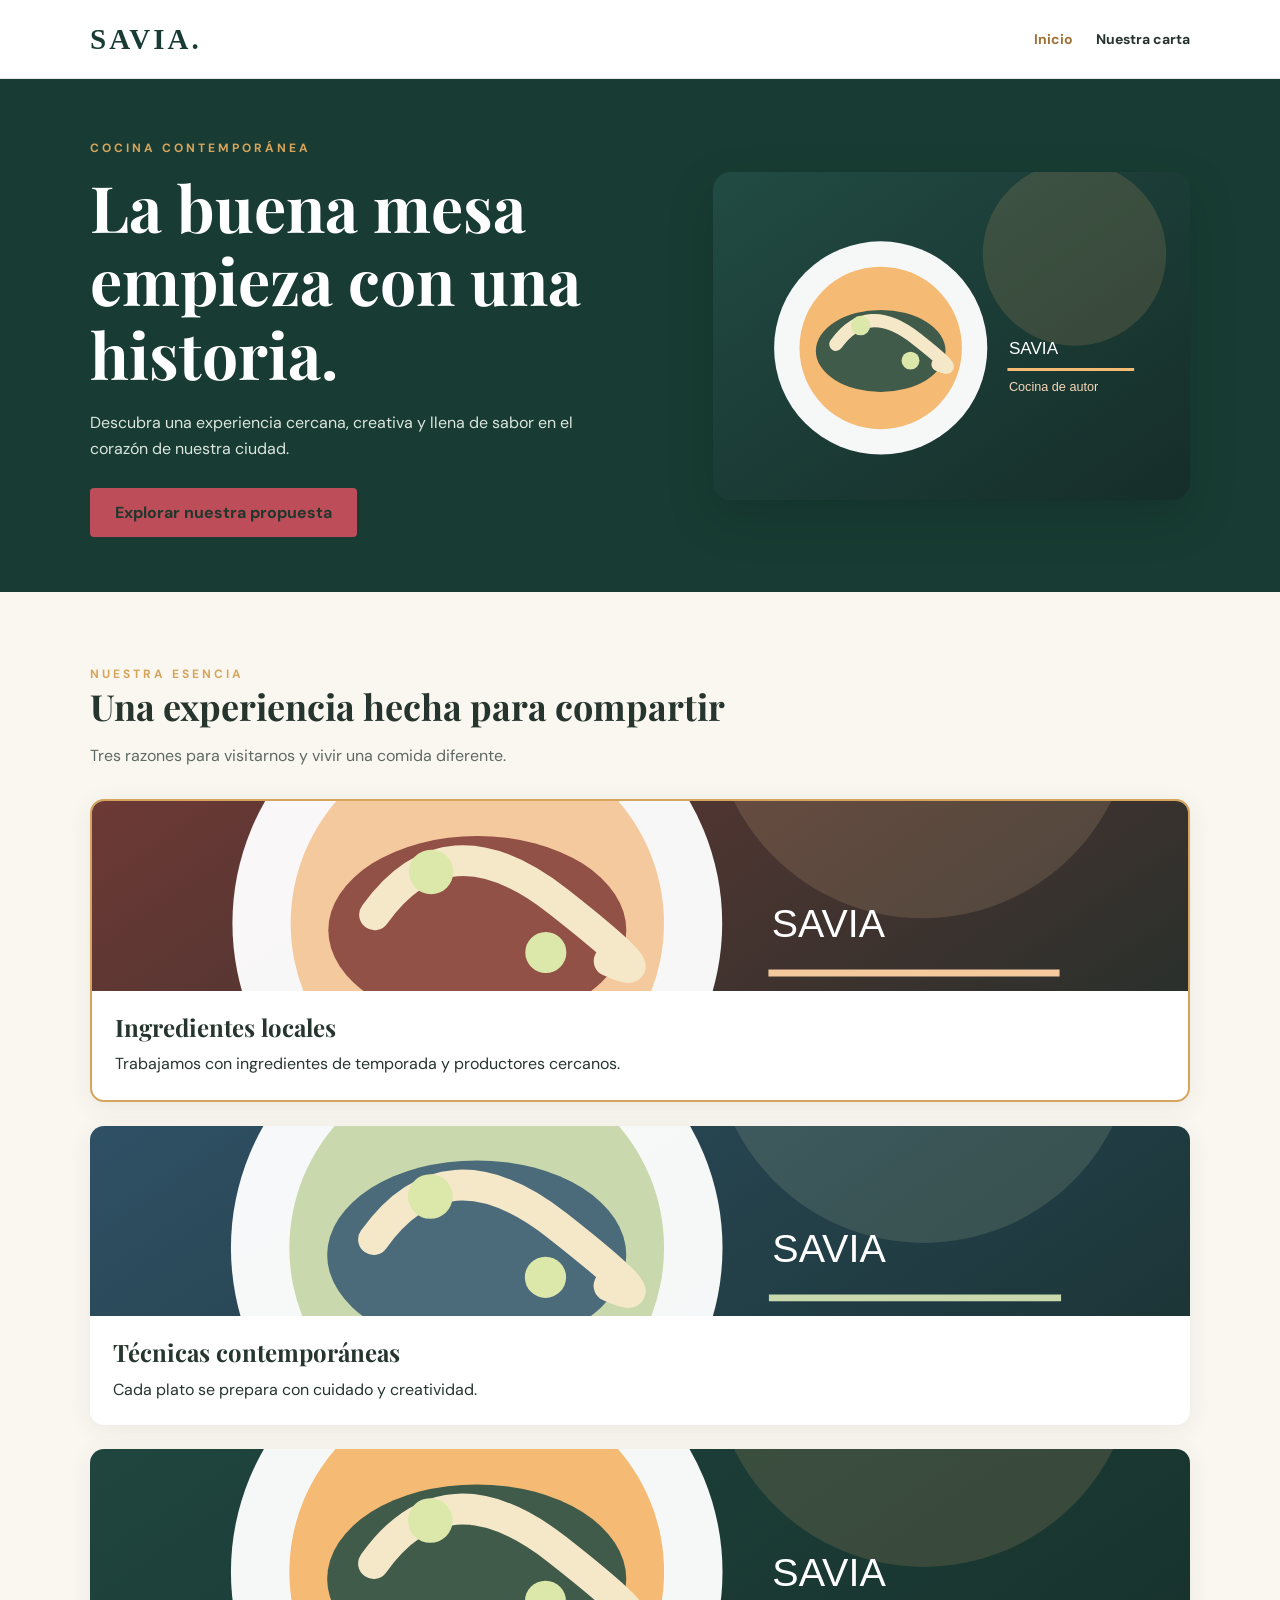
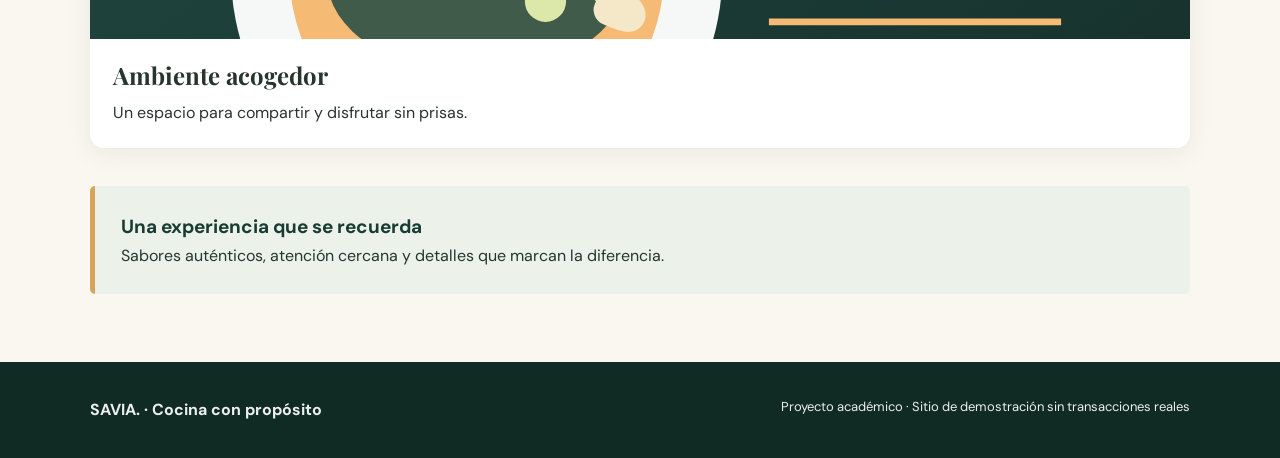
==== index.html @ efd25b66 "first commit" ====
<!doctype html>
<html lang="es">
  <head>
    <meta charset="utf-8" />
    <meta content="width=device-width, initial-scale=1.0" name="viewport" />
    <title>SAVIA | Inicio</title>
    <link href="css/styles.css" rel="stylesheet" />
  </head>
  <body>
    <header class="site-header">
      <div class="container nav-inner">
        <a class="logo" href="index.html"> SAVIA. </a>
        <nav aria-label="Navegaci&oacute;n principal" class="nav-links">
          <a aria-current="page" href="index.html"> Inicio </a>
          <a class="nav-contact" href="pages/eventos.html"> Nuestra carta </a>
        </nav>
      </div>
    </header>

    <main>
      <section class="hero">
        <div class="container hero-grid">
          <div>
            <span class="eyebrow"> Cocina contempor&aacute;nea </span>
            <h1>La buena mesa empieza con una historia.</h1>
            <p>
              Descubra una experiencia cercana, creativa y llena de sabor en el
              coraz&oacute;n de nuestra ciudad.
            </p>
            <a class="btn" href="#" id="hero-action">
              Explorar nuestra propuesta
            </a>
          </div>
          <img
            alt="Ilustraci&oacute;n de gastronom&iacute;a Savia"
            src="images/hero.svg"
          />
        </div>
      </section>
      <section class="section container">
        <div class="section-heading">
          <span class="eyebrow"> Nuestra esencia </span>
          <h2>Una experiencia hecha para compartir</h2>
          <p class="muted">
            Tres razones para visitarnos y vivir una comida diferente.
          </p>
        </div>
        <div class="feature-layout">
          <article class="tile card-highlight">
            <img
              alt="Presentaci&oacute;n gastron&oacute;mica 1"
              src="images/plato-1.svg"
            />
            <div class="tile-copy">
              <h3>Ingredientes locales</h3>
              <p>
                Trabajamos con ingredientes de temporada y productores cercanos.
              </p>
            </div>
          </article>
          <article class="tile">
            <img
              alt="Presentaci&oacute;n gastron&oacute;mica 2"
              src="images/plato-2.svg"
            />
            <div class="tile-copy">
              <h3>T&eacute;cnicas contempor&aacute;neas</h3>
              <p>Cada plato se prepara con cuidado y creatividad.</p>
            </div>
          </article>
          <article class="tile">
            <img
              alt="Presentaci&oacute;n gastron&oacute;mica 3"
              src="images/plato-3.svg"
            />
            <div class="tile-copy">
              <h3>Ambiente acogedor</h3>
              <p>Un espacio para compartir y disfrutar sin prisas.</p>
            </div>
          </article>
        </div>
        <div class="statement">
          <p class="statement-title" id="statement-title">
            Una experiencia que se recuerda
          </p>
          <p>
            Sabores aut&eacute;nticos, atenci&oacute;n cercana y detalles que
            marcan la diferencia.
          </p>
        </div>
      </section>
    </main>
    <footer class="site-footer">
      <div class="container footer-inner">
        <strong> SAVIA. &middot; Cocina con prop&oacute;sito </strong>
        <p>
          Proyecto acad&eacute;mico &middot; Sitio de demostraci&oacute;n sin
          transacciones reales
        </p>
      </div>
    </footer>
  </body>
</html>
---- css/styles.css ----
@import url("https://fonts.googleapis.com/css2?family=DM+Sans:wght@400;500;600;700&family=Playfair+Display:wght@600;700&display=swap");
:root {
  --forest: #183c33;
  --cream: #faf7f0;
  --gold: #d7a45b;
  --ink: #27352f;
  --mute: #5f6963;
}
* {
  box-sizing: border-box;
}
body {
  margin: 0;
  background: var(--cream);
  color: var(--ink);
  font-family: "DM Sans", Arial, sans-serif;
  line-height: 1.6;
}
h1,
h2,
h3 {
  font-family: "Playfair Display", Georgia, serif;
  line-height: 1.15;
}
a {
  color: inherit;
  text-decoration: none;
}
img {
  display: block;
  max-width: 100%;
}
.container {
  width: min(1100px, calc(100% - 40px));
  margin-inline: auto;
}
.site-header {
  background: #fff;
  border-bottom: 1px solid #e8e7df;
}
.nav-inner {
  display: flex;
  align-items: center;
  justify-content: space-between;
  gap: 24px;
  min-height: 78px;
}
.logo {
  font-family: Georgia, serif;
  font-size: 29px;
  font-weight: bold;
  letter-spacing: 3px;
  color: var(--forest);
}
.nav-links {
  display: flex;
  align-items: center;
  gap: 23px;
  flex-wrap: wrap;
}
.nav-links a {
  font-size: 14px;
  font-weight: 700;
}
.nav-links a:hover,
.nav-links a[aria-current="page"] {
  color: #a17034;
}
.hero {
  background: var(--forest);
  color: white;
}
.hero-grid {
  display: grid;
  grid-template-columns: 1.1fr 0.9fr;
  gap: 40px;
  align-items: center;
  min-height: 440px;
  padding-block: 55px;
}
.hero h1 {
  font-size: clamp(36px, 5vw, 65px);
  margin: 10px 0 20px;
}
.hero p {
  max-width: 540px;
  color: #dce6df;
}
.hero img {
  width: 100%;
  border-radius: 18px;
  box-shadow: 0 18px 45px #071f183d;
}
.eyebrow {
  text-transform: uppercase;
  letter-spacing: 3px;
  font-size: 12px;
  font-weight: 700;
  color: var(--gold);
}
.btn {
  display: inline-block;
  background: var(--gold);
  color: #21372d;
  padding: 12px 25px;
  border-radius: 4px;
  font-weight: 700;
  margin-top: 10px;
}
.btn:hover {
  filter: brightness(0.93);
}
.section {
  padding-block: 68px;
}
.section h2 {
  font-size: 36px;
  margin: 0 0 15px;
}
.muted {
  color: var(--mute);
}
.feature-layout {
  display: flex;
  flex-direction: column;
  gap: 24px;
  margin-top: 30px;
}
.tile {
  background: white;
  border-radius: 14px;
  overflow: hidden;
  box-shadow: 0 5px 25px #173b2d13;
  flex: 1;
}
.tile img {
  height: 190px;
  width: 100%;
  object-fit: cover;
}
.tile-copy {
  padding: 23px;
}
.tile h3 {
  font-size: 24px;
  margin: 0 0 10px;
}
.tile p {
  margin: 0;
}
.statement {
  background: #ecf1e9;
  padding: 26px;
  border-left: 5px solid var(--gold);
  border-radius: 5px;
  margin-top: 38px;
}
.statement p {
  margin: 0;
}
.statement-title {
  font-size: 19px;
  font-weight: 700;
  color: var(--forest);
}
.section-heading {
  max-width: 690px;
}
.site-footer {
  background: #102b24;
  color: #eee;
  padding: 35px 0;
}
.footer-inner {
  display: flex;
  justify-content: space-between;
  gap: 20px;
  flex-wrap: wrap;
}
.footer-inner p {
  margin: 0;
  font-size: 13px;
}
.page-hero {
  background: var(--forest);
  color: white;
  padding: 55px 0;
}
.page-hero h1 {
  font-size: 48px;
  margin: 10px 0;
}
.page-hero p {
  max-width: 650px;
  color: #d5e4db;
}
.page-grid {
  display: grid;
  grid-template-columns: repeat(3, minmax(0, 1fr));
  gap: 24px;
  margin-top: 28px;
}
.page-grid .tile img {
  height: 185px;
}
.cta {
  padding: 22px;
  margin-top: 30px;
  background: #edf1ea;
  border-radius: 10px;
  font-weight: 600;
}
@media (max-width: 760px) {
  .nav-inner {
    align-items: flex-start;
    flex-direction: column;
    padding-block: 18px;
  }
  .nav-links {
    gap: 12px;
  }
  .hero-grid {
    grid-template-columns: 1fr;
  }
  .feature-layout {
    display: flex;
    flex-direction: column;
  }
  .page-grid {
    display: grid;
    grid-template-columns: 1fr;
  }
  .hero h1 {
    font-size: 39px;
  }
  .page-hero h1 {
    font-size: 37px;
  }
}
.card-highlight {
  border: 2px solid #d7a45b;
}

#hero-action {
  background: #bd4d58;
}
@media (max-width: 760px) {
  .nav-inner {
    flex-direction: row;
  }
  .nav-links {
    flex-wrap: nowrap;
  }
}
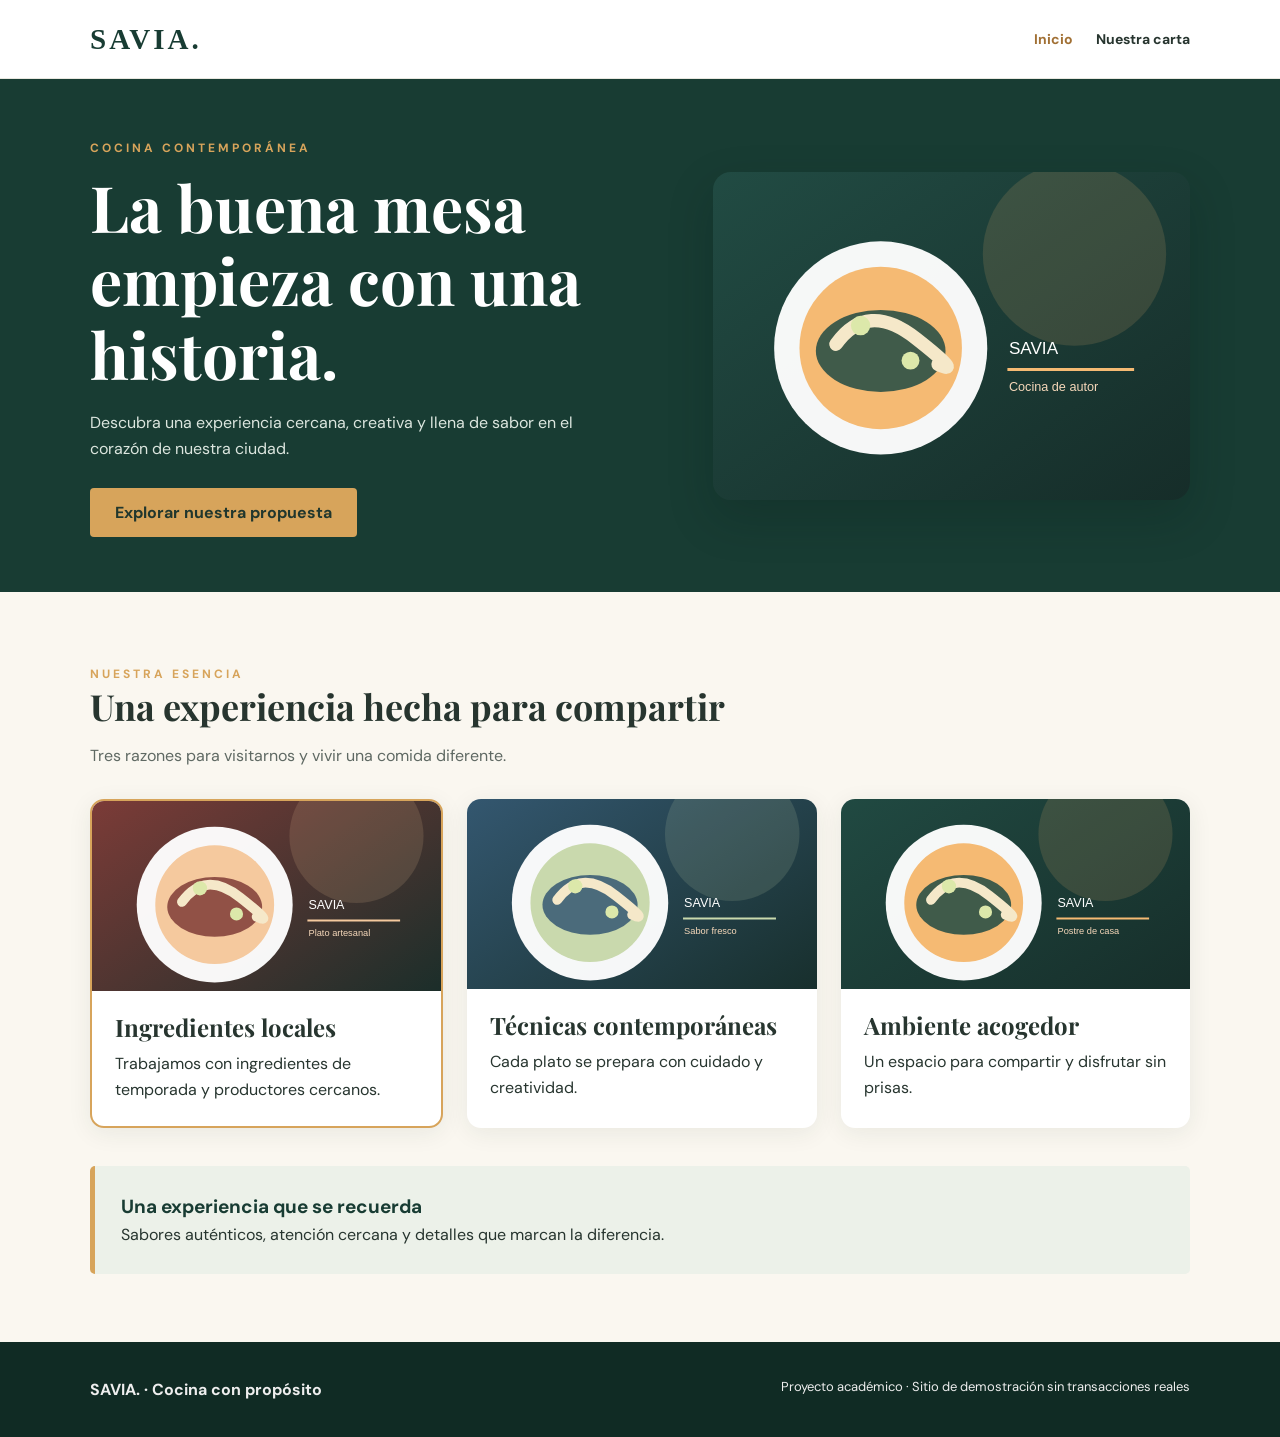
==== commit 38def3c0: "fix:part A, bugs" ====
--- a/index.html
+++ b/index.html
@@ -12,7 +12,7 @@
         <a class="logo" href="index.html"> SAVIA. </a>
         <nav aria-label="Navegaci&oacute;n principal" class="nav-links">
           <a aria-current="page" href="index.html"> Inicio </a>
-          <a class="nav-contact" href="pages/eventos.html"> Nuestra carta </a>
+          <a class="nav-contact" href="pages/menu.html"> Nuestra carta </a>
         </nav>
       </div>
     </header>
@@ -27,7 +27,7 @@
               Descubra una experiencia cercana, creativa y llena de sabor en el
               coraz&oacute;n de nuestra ciudad.
             </p>
-            <a class="btn" href="#" id="hero-action">
+            <a class="btn" href="pages/menu.html" id="hero-action">
               Explorar nuestra propuesta
             </a>
           </div>
--- a/css/styles.css
+++ b/css/styles.css
@@ -122,7 +122,7 @@
 }
 .feature-layout {
   display: flex;
-  flex-direction: column;
+  flex-direction: row;
   gap: 24px;
   margin-top: 30px;
 }
@@ -242,9 +242,9 @@
 }
 
 #hero-action {
-  background: #bd4d58;
-}
-@media (max-width: 760px) {
+  background: var(--gold)
+}
+@media (max-width: 375px) {
   .nav-inner {
     flex-direction: row;
   }
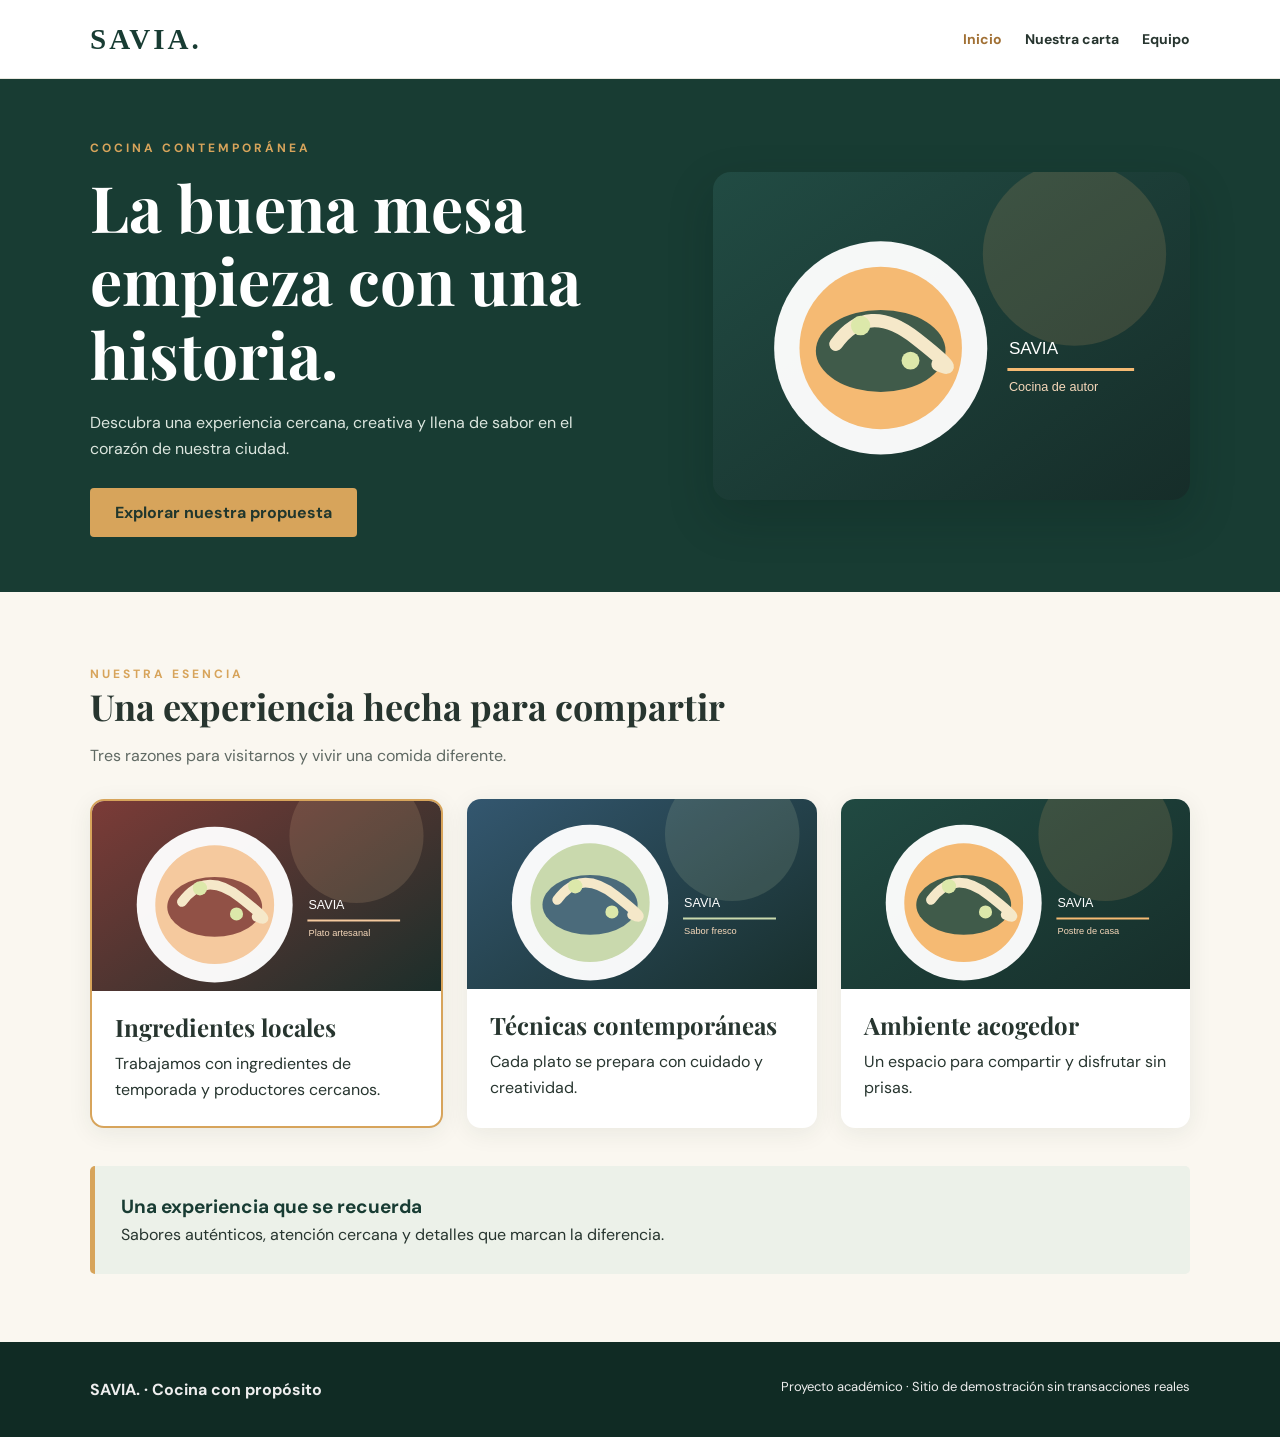
==== commit e9aadcfb: "feat: add content in menu.html and feature-1.css" ====
--- a/index.html
+++ b/index.html
@@ -13,6 +13,7 @@
         <nav aria-label="Navegaci&oacute;n principal" class="nav-links">
           <a aria-current="page" href="index.html"> Inicio </a>
           <a class="nav-contact" href="pages/menu.html"> Nuestra carta </a>
+          <a class="nav-contact" href="pages/equipo.html">Equipo</a>
         </nav>
       </div>
     </header>
@@ -41,9 +42,7 @@
         <div class="section-heading">
           <span class="eyebrow"> Nuestra esencia </span>
           <h2>Una experiencia hecha para compartir</h2>
-          <p class="muted">
-            Tres razones para visitarnos y vivir una comida diferente.
-          </p>
+          <p class="muted">Tres razones para visitarnos y vivir una comida diferente.</p>
         </div>
         <div class="feature-layout">
           <article class="tile card-highlight">
@@ -53,9 +52,7 @@
             />
             <div class="tile-copy">
               <h3>Ingredientes locales</h3>
-              <p>
-                Trabajamos con ingredientes de temporada y productores cercanos.
-              </p>
+              <p>Trabajamos con ingredientes de temporada y productores cercanos.</p>
             </div>
           </article>
           <article class="tile">
@@ -84,8 +81,8 @@
             Una experiencia que se recuerda
           </p>
           <p>
-            Sabores aut&eacute;nticos, atenci&oacute;n cercana y detalles que
-            marcan la diferencia.
+            Sabores aut&eacute;nticos, atenci&oacute;n cercana y detalles que marcan la
+            diferencia.
           </p>
         </div>
       </section>
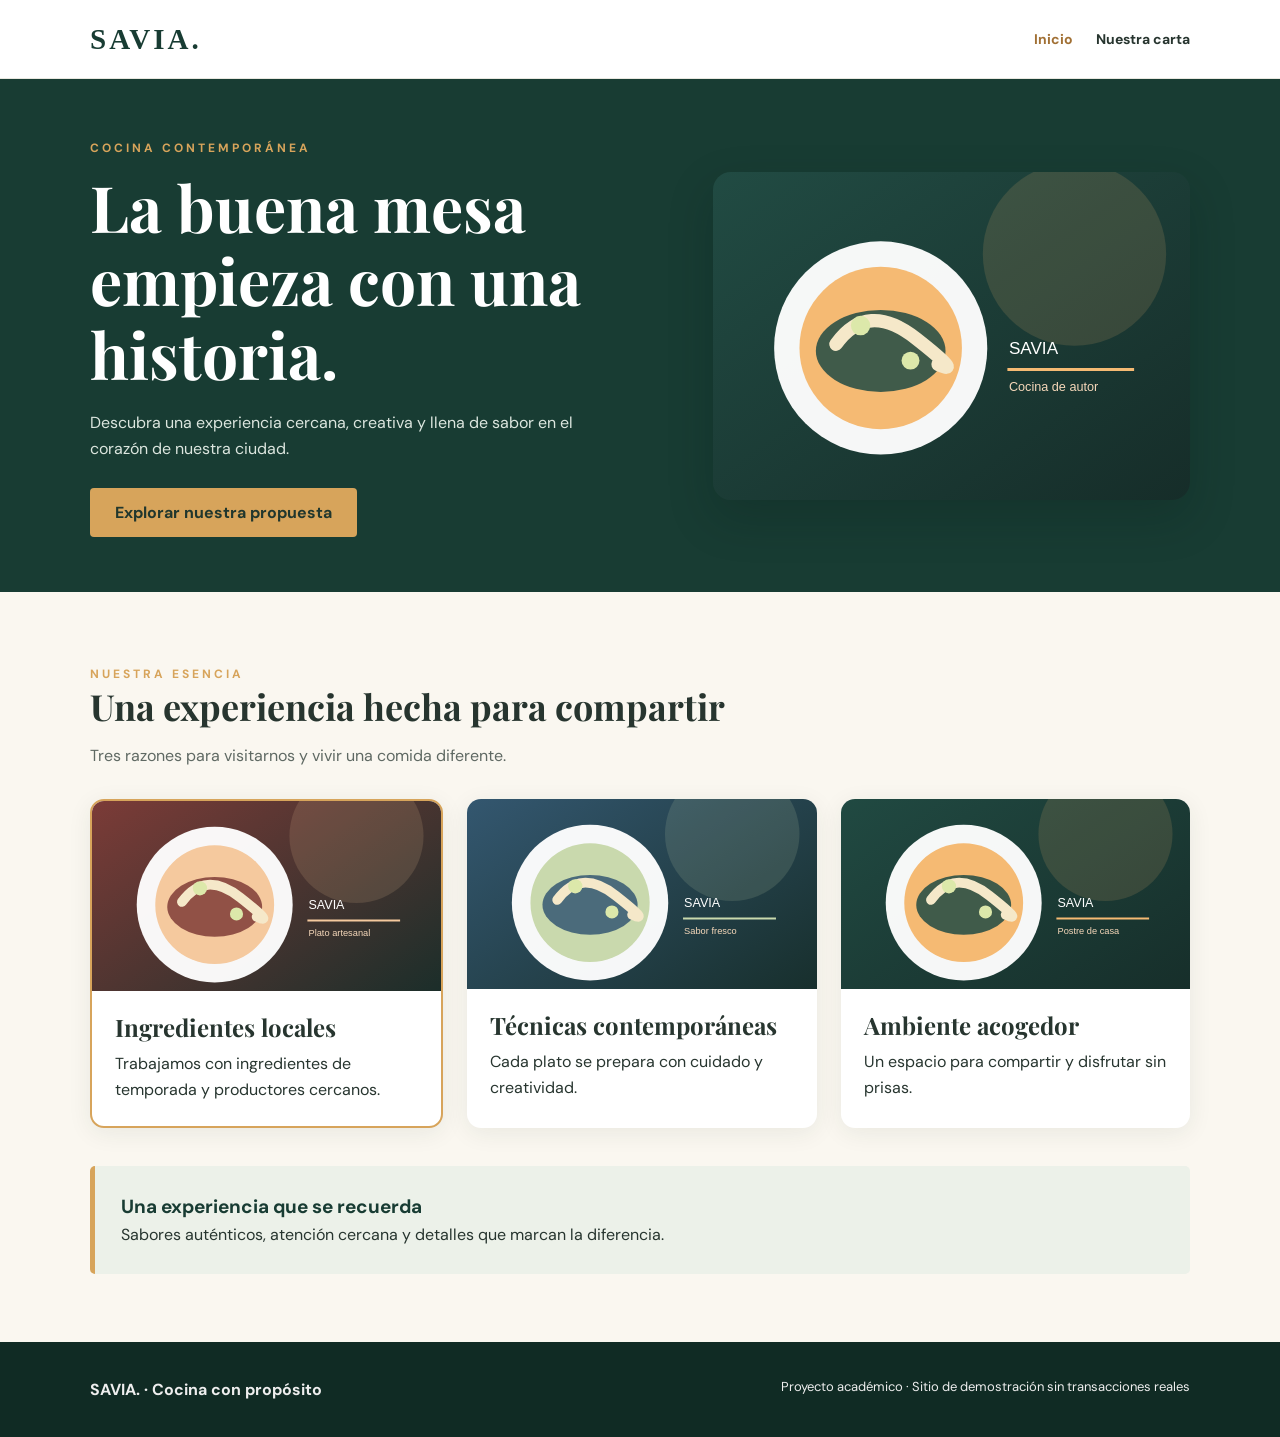
==== commit 4a080de7: "creacion del page equipo con su respectivo archivo css" ====
--- a/index.html
+++ b/index.html
@@ -1,100 +1,108 @@
 <!doctype html>
 <html lang="es">
-  <head>
-    <meta charset="utf-8" />
-    <meta content="width=device-width, initial-scale=1.0" name="viewport" />
-    <title>SAVIA | Inicio</title>
-    <link href="css/styles.css" rel="stylesheet" />
-  </head>
-  <body>
-    <header class="site-header">
-      <div class="container nav-inner">
-        <a class="logo" href="index.html"> SAVIA. </a>
-        <nav aria-label="Navegaci&oacute;n principal" class="nav-links">
-          <a aria-current="page" href="index.html"> Inicio </a>
-          <a class="nav-contact" href="pages/menu.html"> Nuestra carta </a>
-          <a class="nav-contact" href="pages/equipo.html">Equipo</a>
-        </nav>
+
+<head>
+  <meta charset="utf-8" />
+  <meta content="width=device-width, initial-scale=1.0" name="viewport" />
+  <title>SAVIA | Inicio</title>
+  <link href="css/styles.css" rel="stylesheet" />
+</head>
+
+<body>
+  <header class="site-header">
+    <div class="container nav-inner">
+      <a class="logo" href="index.html"> SAVIA. </a>
+      <nav aria-label="Navegaci&oacute;n principal" class="nav-links">
+        <a aria-current="page" href="index.html"> Inicio </a>
+        <a class="nav-contact" href="pages/menu.html"> Nuestra carta </a>
+      </nav>
+    </div>
+  </header>
+
+  <main>
+    <section class="hero">
+      <div class="container hero-grid">
+        <div>
+          <span class="eyebrow"> Cocina contempor&aacute;nea </span>
+          <h1>La buena mesa empieza con una historia.</h1>
+          <p>
+            Descubra una experiencia cercana, creativa y llena de sabor en el
+            coraz&oacute;n de nuestra ciudad.
+          </p>
+          <a class="btn" href="pages/menu.html" id="hero-action">
+            Explorar nuestra propuesta
+          </a>
+        </div>
+        <img alt="Ilustraci&oacute;n de gastronom&iacute;a Savia" src="images/hero.svg" />
       </div>
-    </header>
+    </section>
 
-    <main>
-      <section class="hero">
-        <div class="container hero-grid">
-          <div>
-            <span class="eyebrow"> Cocina contempor&aacute;nea </span>
-            <h1>La buena mesa empieza con una historia.</h1>
-            <p>
-              Descubra una experiencia cercana, creativa y llena de sabor en el
-              coraz&oacute;n de nuestra ciudad.
-            </p>
-            <a class="btn" href="pages/menu.html" id="hero-action">
-              Explorar nuestra propuesta
-            </a>
-          </div>
-          <img
-            alt="Ilustraci&oacute;n de gastronom&iacute;a Savia"
-            src="images/hero.svg"
-          />
-        </div>
-      </section>
-      <section class="section container">
-        <div class="section-heading">
-          <span class="eyebrow"> Nuestra esencia </span>
-          <h2>Una experiencia hecha para compartir</h2>
-          <p class="muted">Tres razones para visitarnos y vivir una comida diferente.</p>
-        </div>
-        <div class="feature-layout">
-          <article class="tile card-highlight">
-            <img
-              alt="Presentaci&oacute;n gastron&oacute;mica 1"
-              src="images/plato-1.svg"
-            />
-            <div class="tile-copy">
-              <h3>Ingredientes locales</h3>
-              <p>Trabajamos con ingredientes de temporada y productores cercanos.</p>
-            </div>
-          </article>
-          <article class="tile">
-            <img
-              alt="Presentaci&oacute;n gastron&oacute;mica 2"
-              src="images/plato-2.svg"
-            />
-            <div class="tile-copy">
-              <h3>T&eacute;cnicas contempor&aacute;neas</h3>
-              <p>Cada plato se prepara con cuidado y creatividad.</p>
-            </div>
-          </article>
-          <article class="tile">
-            <img
-              alt="Presentaci&oacute;n gastron&oacute;mica 3"
-              src="images/plato-3.svg"
-            />
-            <div class="tile-copy">
-              <h3>Ambiente acogedor</h3>
-              <p>Un espacio para compartir y disfrutar sin prisas.</p>
-            </div>
-          </article>
-        </div>
-        <div class="statement">
-          <p class="statement-title" id="statement-title">
-            Una experiencia que se recuerda
-          </p>
-          <p>
-            Sabores aut&eacute;nticos, atenci&oacute;n cercana y detalles que marcan la
-            diferencia.
-          </p>
-        </div>
-      </section>
-    </main>
-    <footer class="site-footer">
-      <div class="container footer-inner">
-        <strong> SAVIA. &middot; Cocina con prop&oacute;sito </strong>
-        <p>
-          Proyecto acad&eacute;mico &middot; Sitio de demostraci&oacute;n sin
-          transacciones reales
+
+    <section class="section container">
+      <div class="section-heading">
+        <span class="eyebrow"> Nuestra esencia </span>
+        <h2>Una experiencia hecha para compartir</h2>
+        <p class="muted">
+          Tres razones para visitarnos y vivir una comida diferente.
         </p>
       </div>
-    </footer>
-  </body>
-</html>
+      
+
+
+      <div class="feature-layout">
+
+        <article class="tile card-highlight">
+          <img alt="Presentaci&oacute;n gastron&oacute;mica 1" src="images/plato-1.svg" />
+          <div class="tile-copy">
+            <h3>Ingredientes locales</h3>
+            <p>
+              Trabajamos con ingredientes de temporada y productores cercanos.
+            </p>
+          </div>
+        </article>
+
+
+        <article class="tile">
+          <img alt="Presentaci&oacute;n gastron&oacute;mica 2" src="images/plato-2.svg" />
+          <div class="tile-copy">
+            <h3>T&eacute;cnicas contempor&aacute;neas</h3>
+            <p>Cada plato se prepara con cuidado y creatividad.</p>
+          </div>
+        </article>
+
+
+        <article class="tile">
+          <img alt="Presentaci&oacute;n gastron&oacute;mica 3" src="images/plato-3.svg" />
+          <div class="tile-copy">
+            <h3>Ambiente acogedor</h3>
+            <p>Un espacio para compartir y disfrutar sin prisas.</p>
+          </div>
+        </article>
+      </div>
+
+
+
+
+      <div class="statement">
+        <p class="statement-title" id="statement-title">
+          Una experiencia que se recuerda
+        </p>
+        <p>
+          Sabores aut&eacute;nticos, atenci&oacute;n cercana y detalles que
+          marcan la diferencia.
+        </p>
+      </div>
+    </section>
+  </main>
+  <footer class="site-footer">
+    <div class="container footer-inner">
+      <strong> SAVIA. &middot; Cocina con prop&oacute;sito </strong>
+      <p>
+        Proyecto acad&eacute;mico &middot; Sitio de demostraci&oacute;n sin
+        transacciones reales
+      </p>
+    </div>
+  </footer>
+</body>
+
+</html>
--- a/css/styles.css
+++ b/css/styles.css
@@ -127,6 +127,7 @@
   margin-top: 30px;
 }
 .tile {
+
   background: white;
   border-radius: 14px;
   overflow: hidden;
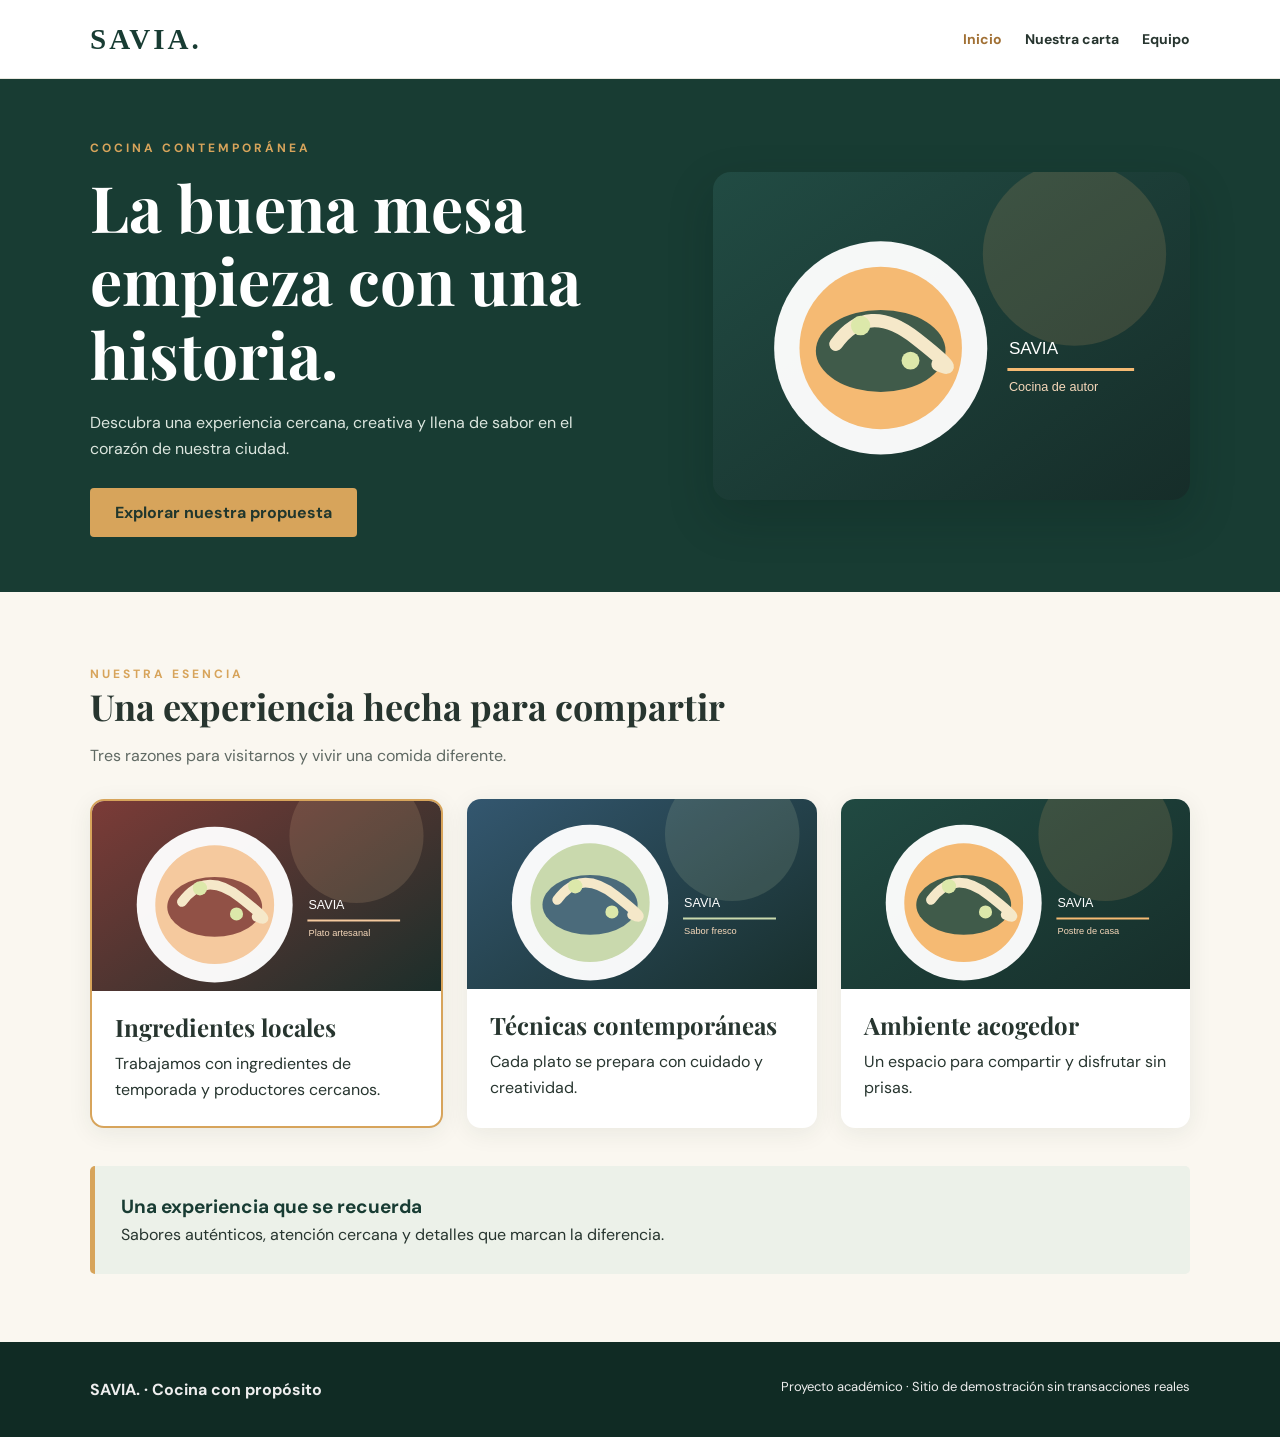
==== commit 3219d05e: "Merge pull request #3 from daniumana152308/feature_1 feat: Add feature_1 content to develop" ====
--- a/index.html
+++ b/index.html
@@ -1,108 +1,100 @@
 <!doctype html>
 <html lang="es">
+  <head>
+    <meta charset="utf-8" />
+    <meta content="width=device-width, initial-scale=1.0" name="viewport" />
+    <title>SAVIA | Inicio</title>
+    <link href="css/styles.css" rel="stylesheet" />
+  </head>
+  <body>
+    <header class="site-header">
+      <div class="container nav-inner">
+        <a class="logo" href="index.html"> SAVIA. </a>
+        <nav aria-label="Navegaci&oacute;n principal" class="nav-links">
+          <a aria-current="page" href="index.html"> Inicio </a>
+          <a class="nav-contact" href="pages/menu.html"> Nuestra carta </a>
+          <a class="nav-contact" href="pages/equipo.html">Equipo</a>
+        </nav>
+      </div>
+    </header>
 
-<head>
-  <meta charset="utf-8" />
-  <meta content="width=device-width, initial-scale=1.0" name="viewport" />
-  <title>SAVIA | Inicio</title>
-  <link href="css/styles.css" rel="stylesheet" />
-</head>
-
-<body>
-  <header class="site-header">
-    <div class="container nav-inner">
-      <a class="logo" href="index.html"> SAVIA. </a>
-      <nav aria-label="Navegaci&oacute;n principal" class="nav-links">
-        <a aria-current="page" href="index.html"> Inicio </a>
-        <a class="nav-contact" href="pages/menu.html"> Nuestra carta </a>
-      </nav>
-    </div>
-  </header>
-
-  <main>
-    <section class="hero">
-      <div class="container hero-grid">
-        <div>
-          <span class="eyebrow"> Cocina contempor&aacute;nea </span>
-          <h1>La buena mesa empieza con una historia.</h1>
+    <main>
+      <section class="hero">
+        <div class="container hero-grid">
+          <div>
+            <span class="eyebrow"> Cocina contempor&aacute;nea </span>
+            <h1>La buena mesa empieza con una historia.</h1>
+            <p>
+              Descubra una experiencia cercana, creativa y llena de sabor en el
+              coraz&oacute;n de nuestra ciudad.
+            </p>
+            <a class="btn" href="pages/menu.html" id="hero-action">
+              Explorar nuestra propuesta
+            </a>
+          </div>
+          <img
+            alt="Ilustraci&oacute;n de gastronom&iacute;a Savia"
+            src="images/hero.svg"
+          />
+        </div>
+      </section>
+      <section class="section container">
+        <div class="section-heading">
+          <span class="eyebrow"> Nuestra esencia </span>
+          <h2>Una experiencia hecha para compartir</h2>
+          <p class="muted">Tres razones para visitarnos y vivir una comida diferente.</p>
+        </div>
+        <div class="feature-layout">
+          <article class="tile card-highlight">
+            <img
+              alt="Presentaci&oacute;n gastron&oacute;mica 1"
+              src="images/plato-1.svg"
+            />
+            <div class="tile-copy">
+              <h3>Ingredientes locales</h3>
+              <p>Trabajamos con ingredientes de temporada y productores cercanos.</p>
+            </div>
+          </article>
+          <article class="tile">
+            <img
+              alt="Presentaci&oacute;n gastron&oacute;mica 2"
+              src="images/plato-2.svg"
+            />
+            <div class="tile-copy">
+              <h3>T&eacute;cnicas contempor&aacute;neas</h3>
+              <p>Cada plato se prepara con cuidado y creatividad.</p>
+            </div>
+          </article>
+          <article class="tile">
+            <img
+              alt="Presentaci&oacute;n gastron&oacute;mica 3"
+              src="images/plato-3.svg"
+            />
+            <div class="tile-copy">
+              <h3>Ambiente acogedor</h3>
+              <p>Un espacio para compartir y disfrutar sin prisas.</p>
+            </div>
+          </article>
+        </div>
+        <div class="statement">
+          <p class="statement-title" id="statement-title">
+            Una experiencia que se recuerda
+          </p>
           <p>
-            Descubra una experiencia cercana, creativa y llena de sabor en el
-            coraz&oacute;n de nuestra ciudad.
+            Sabores aut&eacute;nticos, atenci&oacute;n cercana y detalles que marcan la
+            diferencia.
           </p>
-          <a class="btn" href="pages/menu.html" id="hero-action">
-            Explorar nuestra propuesta
-          </a>
         </div>
-        <img alt="Ilustraci&oacute;n de gastronom&iacute;a Savia" src="images/hero.svg" />
-      </div>
-    </section>
-
-
-    <section class="section container">
-      <div class="section-heading">
-        <span class="eyebrow"> Nuestra esencia </span>
-        <h2>Una experiencia hecha para compartir</h2>
-        <p class="muted">
-          Tres razones para visitarnos y vivir una comida diferente.
+      </section>
+    </main>
+    <footer class="site-footer">
+      <div class="container footer-inner">
+        <strong> SAVIA. &middot; Cocina con prop&oacute;sito </strong>
+        <p>
+          Proyecto acad&eacute;mico &middot; Sitio de demostraci&oacute;n sin
+          transacciones reales
         </p>
       </div>
-      
-
-
-      <div class="feature-layout">
-
-        <article class="tile card-highlight">
-          <img alt="Presentaci&oacute;n gastron&oacute;mica 1" src="images/plato-1.svg" />
-          <div class="tile-copy">
-            <h3>Ingredientes locales</h3>
-            <p>
-              Trabajamos con ingredientes de temporada y productores cercanos.
-            </p>
-          </div>
-        </article>
-
-
-        <article class="tile">
-          <img alt="Presentaci&oacute;n gastron&oacute;mica 2" src="images/plato-2.svg" />
-          <div class="tile-copy">
-            <h3>T&eacute;cnicas contempor&aacute;neas</h3>
-            <p>Cada plato se prepara con cuidado y creatividad.</p>
-          </div>
-        </article>
-
-
-        <article class="tile">
-          <img alt="Presentaci&oacute;n gastron&oacute;mica 3" src="images/plato-3.svg" />
-          <div class="tile-copy">
-            <h3>Ambiente acogedor</h3>
-            <p>Un espacio para compartir y disfrutar sin prisas.</p>
-          </div>
-        </article>
-      </div>
-
-
-
-
-      <div class="statement">
-        <p class="statement-title" id="statement-title">
-          Una experiencia que se recuerda
-        </p>
-        <p>
-          Sabores aut&eacute;nticos, atenci&oacute;n cercana y detalles que
-          marcan la diferencia.
-        </p>
-      </div>
-    </section>
-  </main>
-  <footer class="site-footer">
-    <div class="container footer-inner">
-      <strong> SAVIA. &middot; Cocina con prop&oacute;sito </strong>
-      <p>
-        Proyecto acad&eacute;mico &middot; Sitio de demostraci&oacute;n sin
-        transacciones reales
-      </p>
-    </div>
-  </footer>
-</body>
-
-</html>+    </footer>
+  </body>
+</html>
